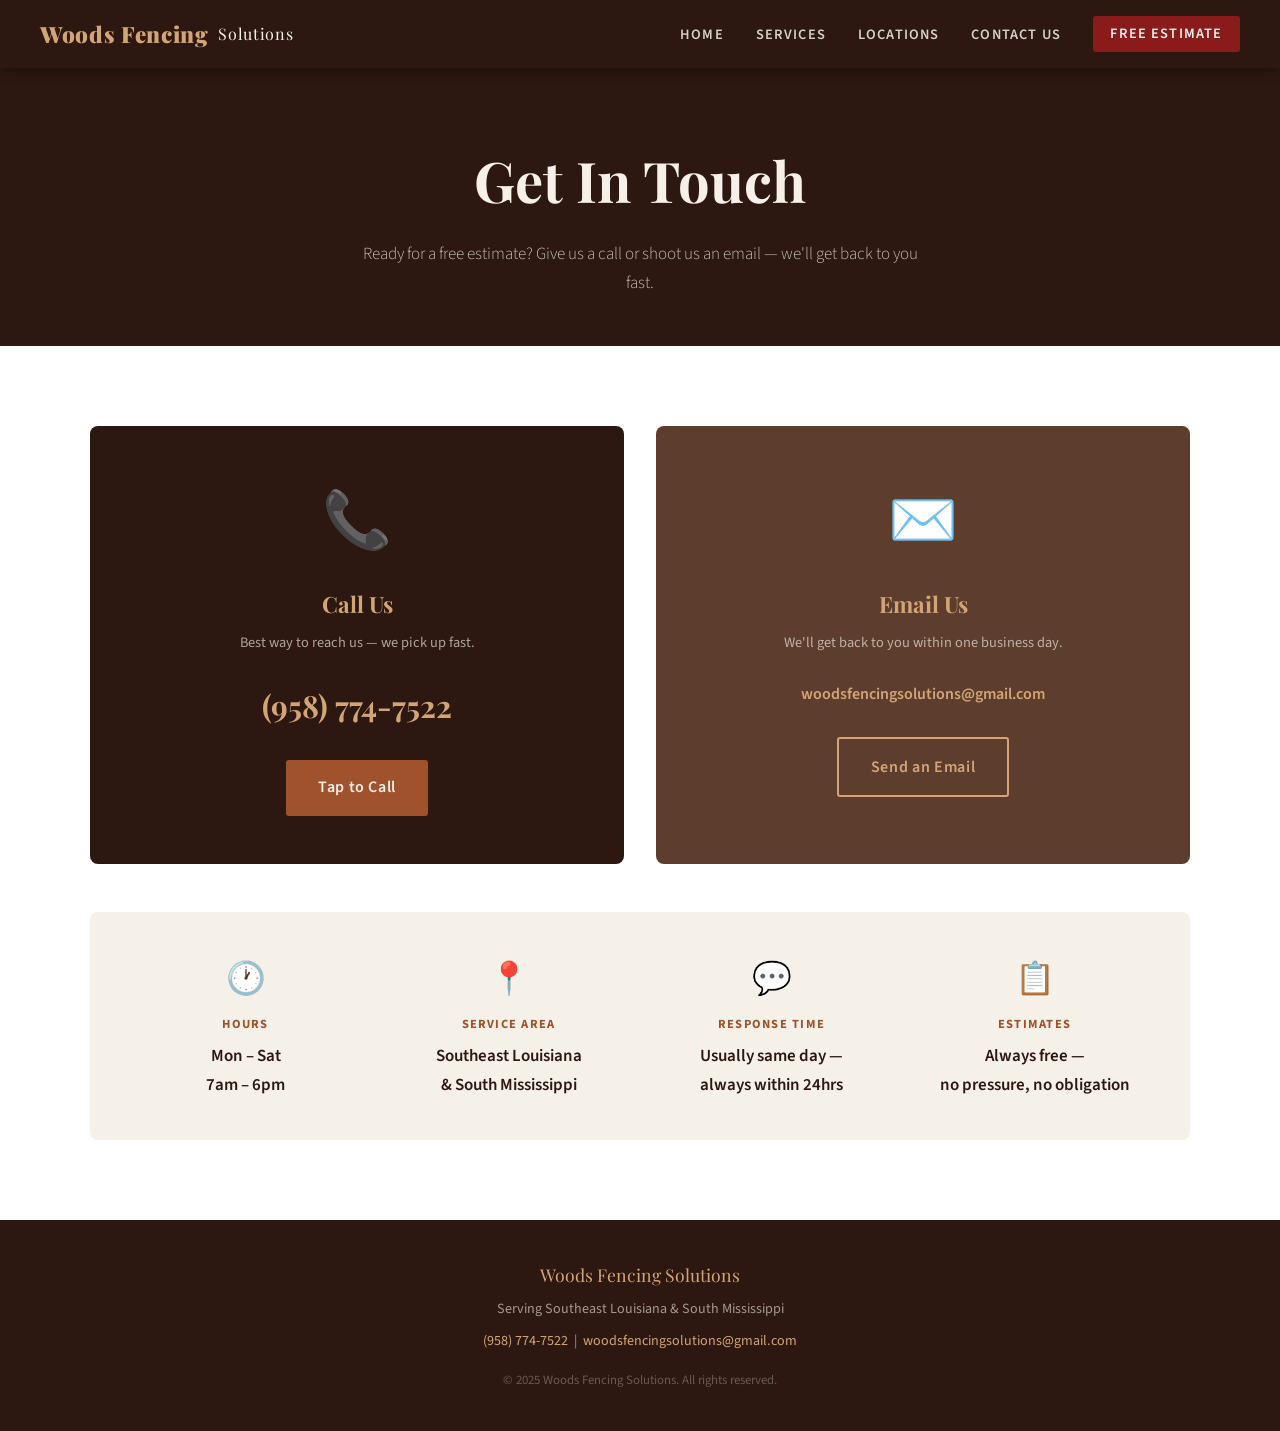
==== contact.html @ 1fe8f0dc "initial commit still need to update phone number" ====
<!DOCTYPE html>
<html lang="en">
<head>
  <meta charset="UTF-8" />
  <meta name="viewport" content="width=device-width, initial-scale=1.0" />
  <title>Contact Us | Woods Fencing Solutions</title>
  <meta name="description" content="Contact Woods Fencing Solutions. Call or email us for a free estimate on fencing, gates, and outdoor solutions across Southeast Louisiana and South Mississippi." />
  <link rel="stylesheet" href="css/style.css" />
</head>
<body>

<nav>
  <a class="nav-logo" href="index.html"> Woods Fencing <span>Solutions</span></a>
  <ul class="nav-links">
    <li><a href="index.html">Home</a></li>
    <li><a href="services.html">Services</a></li>
    <li><a href="index.html#locations">Locations</a></li>
    <li><a href="contact.html">Contact Us</a></li>
    <li><a href="contact.html" class="nav-cta">Free Estimate</a></li>
  </ul>
  <button class="hamburger" aria-label="Open menu"><span></span><span></span><span></span></button>
</nav>
<div class="mobile-menu" role="dialog">
  <button class="mobile-close">✕</button>
  <a href="index.html">Home</a>
  <a href="services.html">Services</a>
  <a href="index.html#locations">Locations</a>
  <a href="contact.html">Free Estimate</a>
</div>

<!-- PAGE HERO -->
<div class="location-hero">
  <h1>Get In Touch</h1>
  <p>Ready for a free estimate? Give us a call or shoot us an email — we'll get back to you fast.</p>
</div>

<!-- CONTACT SECTION -->
<section class="contact-section">
  <div class="section-inner">

    <!-- BIG CALL / EMAIL CARDS -->
    <div style="display: grid; grid-template-columns: repeat(auto-fit, minmax(280px, 1fr)); gap: 2rem; margin-bottom: 3rem;">

      <!-- Phone -->
      <div class="reveal" style="background: var(--bark); border-radius: 8px; padding: 3rem 2rem; text-align: center;">
        <div style="font-size: 3.5rem; margin-bottom: 1rem;">📞</div>
        <h2 style="font-family: 'Playfair Display', serif; color: var(--grain); font-size: 1.4rem; margin-bottom: .5rem;">Call Us</h2>
        <p style="color: rgba(245,240,232,.65); font-size: .9rem; margin-bottom: 1.5rem;">Best way to reach us — we pick up fast.</p>
        <a href="tel:+19587747522" style="display: inline-block; font-family: 'Playfair Display', serif; font-size: 1.9rem; color: var(--grain); text-decoration: none; font-weight: 700;">(958) 774-7522</a>
        <div style="margin-top: 1.8rem;">
          <a href="tel:+19587747522" class="btn btn-primary" style="font-size: 1rem; padding: .9rem 2rem;">Tap to Call</a>
        </div>
      </div>

      <!-- Email -->
      <div class="reveal" style="background: var(--wood); border-radius: 8px; padding: 3rem 2rem; text-align: center;">
        <div style="font-size: 3.5rem; margin-bottom: 1rem;">✉️</div>
        <h2 style="font-family: 'Playfair Display', serif; color: var(--grain); font-size: 1.4rem; margin-bottom: .5rem;">Email Us</h2>
        <p style="color: rgba(245,240,232,.65); font-size: .9rem; margin-bottom: 1.5rem;">We'll get back to you within one business day.</p>
        <a href="mailto:woodsfencingsolutions@gmail.com" style="display: inline-block; color: var(--grain); text-decoration: none; font-size: 1rem; font-weight: 600; word-break: break-all;">woodsfencingsolutions@gmail.com</a>
        <div style="margin-top: 1.8rem;">
          <a href="mailto:woodsfencingsolutions@gmail.com" class="btn btn-outline" style="border-color: var(--grain); color: var(--grain); font-size: 1rem; padding: .9rem 2rem;">Send an Email</a>
        </div>
      </div>

    </div>

    <!-- INFO STRIP -->
    <div class="reveal" style="background: var(--cream); border-radius: 8px; padding: 2.5rem; display: grid; grid-template-columns: repeat(auto-fit, minmax(180px, 1fr)); gap: 2rem; text-align: center;">

      <div>
        <div style="font-size: 2rem; margin-bottom: .5rem;">🕐</div>
        <strong style="display: block; font-size: .78rem; letter-spacing: .1em; text-transform: uppercase; color: var(--cedar); margin-bottom: .4rem;">Hours</strong>
        <p style="color: var(--bark); font-weight: 600;">Mon – Sat<br>7am – 6pm</p>
      </div>

      <div>
        <div style="font-size: 2rem; margin-bottom: .5rem;">📍</div>
        <strong style="display: block; font-size: .78rem; letter-spacing: .1em; text-transform: uppercase; color: var(--cedar); margin-bottom: .4rem;">Service Area</strong>
        <p style="color: var(--bark); font-weight: 600;">Southeast Louisiana<br>&amp; South Mississippi</p>
      </div>

      <div>
        <div style="font-size: 2rem; margin-bottom: .5rem;">💬</div>
        <strong style="display: block; font-size: .78rem; letter-spacing: .1em; text-transform: uppercase; color: var(--cedar); margin-bottom: .4rem;">Response Time</strong>
        <p style="color: var(--bark); font-weight: 600;">Usually same day —<br>always within 24hrs</p>
      </div>

      <div>
        <div style="font-size: 2rem; margin-bottom: .5rem;">📋</div>
        <strong style="display: block; font-size: .78rem; letter-spacing: .1em; text-transform: uppercase; color: var(--cedar); margin-bottom: .4rem;">Estimates</strong>
        <p style="color: var(--bark); font-weight: 600;">Always free —<br>no pressure, no obligation</p>
      </div>

    </div>

  </div>
</section>

<footer>
  <p style="font-family: 'Playfair Display', serif; color: var(--grain); font-size: 1.1rem; margin-bottom: .5rem;">Woods Fencing Solutions</p>
  <p>Serving Southeast Louisiana &amp; South Mississippi</p>
  <p style="margin-top: .5rem;"><a href="tel:+16011234567">(958) 774-7522</a> &nbsp;|&nbsp; <a href="mailto:woodsfencingsolutions@gmail.com">woodsfencingsolutions@gmail.com</a></p>
  <p style="margin-top: 1rem; font-size: .8rem; opacity: .5;">&copy; 2025 Woods Fencing Solutions. All rights reserved.</p>
</footer>

<script src="js/main.js"></script>
</body>
</html>
---- css/style.css ----
@import url('https://fonts.googleapis.com/css2?family=Playfair+Display:wght@700;900&family=Source+Sans+3:wght@300;400;600&display=swap');

:root {
  --bark: #2C1810;
  --wood: #5C3D2E;
  --cedar: #A0522D;
  --grain: #D4A574;
  --cream: #F5F0E8;
  --sage: #6B7C5C;
  --iron: #3A3A3A;
  --offwhite: #FAF7F2;
  --accent: #8B1A1A;
}

*, *::before, *::after { box-sizing: border-box; margin: 0; padding: 0; }

html { scroll-behavior: smooth; }

body {
  font-family: 'Source Sans 3', sans-serif;
  background: var(--offwhite);
  color: var(--iron);
  font-size: 17px;
  line-height: 1.7;
}

/* ── NAV ── */
nav {
  position: sticky;
  top: 0;
  z-index: 100;
  background: var(--bark);
  display: flex;
  align-items: center;
  justify-content: space-between;
  padding: 0 2.5rem;
  height: 68px;
  box-shadow: 0 2px 12px rgba(0,0,0,.4);
}

.nav-logo {
  font-family: 'Playfair Display', serif;
  color: var(--grain);
  font-size: 1.4rem;
  font-weight: 900;
  letter-spacing: .03em;
  text-decoration: none;
  display: flex;
  align-items: center;
  gap: .6rem;
}

.nav-logo span { color: var(--cream); font-weight: 400; font-size: 1rem; }

.nav-links {
  display: flex;
  list-style: none;
  gap: 2rem;
}

.nav-links a {
  color: var(--cream);
  text-decoration: none;
  font-size: .9rem;
  font-weight: 600;
  letter-spacing: .08em;
  text-transform: uppercase;
  opacity: .85;
  transition: opacity .2s, color .2s;
}

.nav-links a:hover { opacity: 1; color: var(--grain); }

.nav-cta {
  background: var(--accent);
  color: var(--cream) !important;
  padding: .45rem 1.1rem !important;
  border-radius: 3px;
  opacity: 1 !important;
  transition: background .2s !important;
}
.nav-cta:hover { background: #a02020 !important; }

/* ── HAMBURGER ── */
.hamburger { display: none; flex-direction: column; gap: 5px; cursor: pointer; background: none; border: none; padding: 4px; }
.hamburger span { display: block; width: 26px; height: 2px; background: var(--cream); transition: .3s; }
.mobile-menu { display: none; }

/* ── HERO ── */
.hero {
  position: relative;
  min-height: 90vh;
  display: flex;
  align-items: center;
  background: var(--bark);
  overflow: hidden;
}

.hero-bg {
  position: absolute;
  inset: 0;
  background:
    linear-gradient(135deg, rgba(44,24,16,.95) 0%, rgba(92,61,46,.7) 60%, rgba(44,24,16,.85) 100%),
    url("data:image/svg+xml,%3Csvg width='60' height='60' viewBox='0 0 60 60' xmlns='http://www.w3.org/2000/svg'%3E%3Cg fill='none' fill-rule='evenodd'%3E%3Cg fill='%23a0522d' fill-opacity='0.08'%3E%3Cpath d='M36 34v-4h-2v4h-4v2h4v4h2v-4h4v-2h-4zm0-30V0h-2v4h-4v2h4v4h2V6h4V4h-4zM6 34v-4H4v4H0v2h4v4h2v-4h4v-2H6zM6 4V0H4v4H0v2h4v4h2V6h4V4H6z'/%3E%3C/g%3E%3C/g%3E%3C/svg%3E");
}

/* Wood grain lines */
.hero-bg::after {
  content: '';
  position: absolute;
  inset: 0;
  background: repeating-linear-gradient(
    90deg,
    transparent,
    transparent 80px,
    rgba(160,82,45,.06) 80px,
    rgba(160,82,45,.06) 82px
  );
}

.hero-inner {
  position: relative;
  z-index: 2;
  width: 100%;
  max-width: 1200px;
  margin: 0 auto;
  padding: 4rem 5%;
  display: grid;
  grid-template-columns: 1fr 1fr;
  align-items: center;
  gap: 3rem;
}

.hero-content {
  animation: fadeUp .9s ease both;
}

.hero-logo-side {
  display: flex;
  align-items: center;
  justify-content: center;
  animation: fadeUp 1.1s ease both;
}

.hero-logo-img {
  width: 100%;
  max-width: 480px;
  height: auto;
  object-fit: contain;
  filter: drop-shadow(0 8px 32px rgba(0,0,0,.5));
}

.hero-eyebrow {
  display: inline-block;
  background: var(--accent);
  color: var(--cream);
  font-size: .78rem;
  font-weight: 600;
  letter-spacing: .15em;
  text-transform: uppercase;
  padding: .3rem .9rem;
  border-radius: 2px;
  margin-bottom: 1.5rem;
}

.hero h1 {
  font-family: 'Playfair Display', serif;
  font-size: clamp(2.8rem, 6vw, 5rem);
  font-weight: 900;
  color: var(--cream);
  line-height: 1.08;
  margin-bottom: 1.4rem;
}

.hero h1 em {
  font-style: normal;
  color: var(--grain);
  display: block;
}

.hero p {
  color: rgba(245,240,232,.8);
  font-size: 1.15rem;
  max-width: 520px;
  margin-bottom: 2.5rem;
  font-weight: 300;
}

.btn-group { display: flex; gap: 1rem; flex-wrap: wrap; }

.btn {
  display: inline-block;
  padding: .8rem 1.8rem;
  border-radius: 3px;
  font-weight: 600;
  font-size: .95rem;
  text-decoration: none;
  letter-spacing: .04em;
  transition: all .2s;
  cursor: pointer;
  border: none;
}

.btn-primary {
  background: var(--cedar);
  color: var(--cream);
}
.btn-primary:hover { background: var(--wood); transform: translateY(-2px); box-shadow: 0 6px 20px rgba(0,0,0,.3); }

.btn-outline {
  background: transparent;
  color: var(--grain);
  border: 2px solid var(--grain);
}
.btn-outline:hover { background: var(--grain); color: var(--bark); }

/* ── SERVICE STRIP ── */
.service-strip {
  background: var(--wood);
  display: flex;
  justify-content: center;
  gap: 0;
  flex-wrap: wrap;
}

.service-strip-item {
  flex: 1;
  min-width: 200px;
  padding: 1.4rem 2rem;
  text-align: center;
  border-right: 1px solid rgba(255,255,255,.1);
  color: var(--cream);
  font-size: .88rem;
  font-weight: 600;
  letter-spacing: .07em;
  text-transform: uppercase;
  display: flex;
  align-items: center;
  justify-content: center;
  gap: .6rem;
}

.service-strip-item:last-child { border-right: none; }
.service-strip-item .icon { font-size: 1.3rem; }

/* ── SECTIONS ── */
section { padding: 5rem 2.5rem; }

.section-inner {
  max-width: 1100px;
  margin: 0 auto;
}

.section-label {
  font-size: .78rem;
  font-weight: 600;
  letter-spacing: .18em;
  text-transform: uppercase;
  color: var(--cedar);
  margin-bottom: .7rem;
}

.section-title {
  font-family: 'Playfair Display', serif;
  font-size: clamp(2rem, 4vw, 3rem);
  font-weight: 700;
  color: var(--bark);
  line-height: 1.15;
  margin-bottom: 1rem;
}

.section-subtitle {
  color: var(--wood);
  font-size: 1.05rem;
  max-width: 580px;
  margin-bottom: 3rem;
  font-weight: 300;
}

/* ── SERVICES GRID ── */
.services-grid {
  display: grid;
  grid-template-columns: repeat(auto-fit, minmax(280px, 1fr));
  gap: 2rem;
}

.service-card {
  background: white;
  border-radius: 6px;
  overflow: hidden;
  box-shadow: 0 2px 16px rgba(44,24,16,.08);
  transition: transform .25s, box-shadow .25s;
}

.service-card:hover {
  transform: translateY(-5px);
  box-shadow: 0 8px 32px rgba(44,24,16,.14);
}

.service-card-img {
  height: 220px;
  background: var(--cream);
  display: flex;
  align-items: center;
  justify-content: center;
  position: relative;
  overflow: hidden;
}

.service-card-img img {
  max-width: 100%;
  max-height: 100%;
  object-fit: contain;
}

.img-placeholder {
  width: 100%;
  height: 100%;
  display: flex;
  flex-direction: column;
  align-items: center;
  justify-content: center;
  gap: .5rem;
  color: var(--cedar);
  font-size: .82rem;
  font-weight: 600;
  letter-spacing: .08em;
  text-transform: uppercase;
}

.img-placeholder img {
  width: 100%;
  height: 100%;
  object-fit: contain;
}

.service-card-body { padding: 1.6rem; }

.service-card-body h3 {
  font-family: 'Playfair Display', serif;
  font-size: 1.3rem;
  color: var(--bark);
  margin-bottom: .5rem;
}

.service-card-body p { color: var(--iron); font-size: .95rem; opacity: .85; }

/* ── WHY US ── */
.why-section { background: var(--bark); }

.why-section .section-title { color: var(--grain); }
.why-section .section-label { color: var(--cedar); }
.why-section .section-subtitle { color: rgba(245,240,232,.7); }

.why-grid {
  display: grid;
  grid-template-columns: repeat(auto-fit, minmax(220px, 1fr));
  gap: 2rem;
}

.why-card {
  text-align: center;
  padding: 2rem 1.5rem;
  border: 1px solid rgba(212,165,116,.2);
  border-radius: 6px;
  background: rgba(255,255,255,.03);
  transition: background .2s;
}

.why-card:hover { background: rgba(255,255,255,.07); }

.why-icon {
  font-size: 2.5rem;
  margin-bottom: 1rem;
  display: block;
}

.why-card h4 {
  font-family: 'Playfair Display', serif;
  color: var(--grain);
  font-size: 1.15rem;
  margin-bottom: .5rem;
}

.why-card p { color: rgba(245,240,232,.65); font-size: .9rem; }

/* ── LOCATIONS SECTION ── */
.locations-section { background: var(--cream); }

.locations-grid {
  display: grid;
  grid-template-columns: repeat(auto-fill, minmax(180px, 1fr));
  gap: 1rem;
}

.location-card {
  background: white;
  border: 1px solid rgba(92,61,46,.15);
  border-radius: 5px;
  padding: 1.2rem 1.4rem;
  text-decoration: none;
  color: var(--bark);
  display: flex;
  align-items: center;
  gap: .7rem;
  font-weight: 600;
  font-size: .92rem;
  transition: all .2s;
  box-shadow: 0 1px 6px rgba(44,24,16,.05);
}

.location-card:hover {
  background: var(--wood);
  color: var(--cream);
  border-color: var(--wood);
  transform: translateY(-2px);
  box-shadow: 0 4px 16px rgba(44,24,16,.15);
}

.location-card .loc-icon { font-size: 1.2rem; opacity: .7; }

/* ── CONTACT ── */
.contact-section { background: white; }

.contact-grid {
  display: grid;
  grid-template-columns: 1fr 1fr;
  gap: 4rem;
  align-items: start;
}

.contact-info h3 {
  font-family: 'Playfair Display', serif;
  font-size: 1.6rem;
  color: var(--bark);
  margin-bottom: 1rem;
}

.contact-info p { color: var(--iron); opacity: .8; margin-bottom: 2rem; }

.contact-detail {
  display: flex;
  align-items: center;
  gap: .8rem;
  padding: .9rem 0;
  border-bottom: 1px solid rgba(92,61,46,.1);
  font-size: .95rem;
}

.contact-detail .ci { font-size: 1.2rem; }
.contact-detail strong { color: var(--bark); display: block; font-size: .78rem; letter-spacing: .08em; text-transform: uppercase; }

form { display: flex; flex-direction: column; gap: 1rem; }

input, textarea, select {
  width: 100%;
  padding: .8rem 1rem;
  border: 1.5px solid rgba(92,61,46,.2);
  border-radius: 4px;
  font-family: inherit;
  font-size: .95rem;
  color: var(--iron);
  background: var(--offwhite);
  transition: border-color .2s;
}

input:focus, textarea:focus, select:focus {
  outline: none;
  border-color: var(--cedar);
}

textarea { height: 130px; resize: vertical; }

.form-row { display: grid; grid-template-columns: 1fr 1fr; gap: 1rem; }

/* ── FOOTER ── */
footer {
  background: var(--bark);
  color: rgba(245,240,232,.6);
  text-align: center;
  padding: 2.5rem;
  font-size: .88rem;
}

footer a { color: var(--grain); text-decoration: none; }

/* ── LOCATION PAGE ── */
.location-hero {
  background: var(--bark);
  padding: 4rem 2.5rem 3rem;
  text-align: center;
}

.location-hero .breadcrumb {
  color: var(--grain);
  font-size: .85rem;
  margin-bottom: 1rem;
}

.location-hero .breadcrumb a { color: var(--grain); text-decoration: none; }
.location-hero .breadcrumb a:hover { text-decoration: underline; }

.location-hero h1 {
  font-family: 'Playfair Display', serif;
  font-size: clamp(2rem, 5vw, 3.5rem);
  color: var(--cream);
  margin-bottom: .8rem;
}

.location-hero p {
  color: rgba(245,240,232,.75);
  max-width: 560px;
  margin: 0 auto;
  font-weight: 300;
}

.location-img-hero {
  height: 360px;
  background: linear-gradient(135deg, #e8ddd0 0%, #d4c4b0 100%);
  display: flex;
  flex-direction: column;
  align-items: center;
  justify-content: center;
  color: var(--cedar);
  font-size: 1rem;
  font-weight: 600;
  letter-spacing: .08em;
  text-transform: uppercase;
  gap: .6rem;
  border-bottom: 4px solid var(--cedar);
}

.location-img-hero .big-icon { font-size: 5rem; opacity: .35; }

.local-content { background: white; padding: 4rem 2.5rem; }

.local-content .section-inner {
  display: grid;
  grid-template-columns: 2fr 1fr;
  gap: 4rem;
}

.local-body h2 {
  font-family: 'Playfair Display', serif;
  font-size: 1.8rem;
  color: var(--bark);
  margin: 2rem 0 .8rem;
}

.local-body h2:first-child { margin-top: 0; }
.local-body p { color: var(--iron); opacity: .85; margin-bottom: 1rem; }

.sidebar-card {
  background: var(--cream);
  border: 1px solid rgba(92,61,46,.15);
  border-radius: 6px;
  padding: 1.8rem;
  position: sticky;
  top: 88px;
}

.sidebar-card h3 {
  font-family: 'Playfair Display', serif;
  color: var(--bark);
  margin-bottom: 1rem;
  font-size: 1.2rem;
}

.sidebar-card .btn { width: 100%; text-align: center; margin-bottom: .7rem; display: block; }

.sidebar-services { list-style: none; margin-top: 1.5rem; }
.sidebar-services li {
  padding: .5rem 0;
  border-bottom: 1px solid rgba(92,61,46,.1);
  font-size: .9rem;
  color: var(--wood);
  display: flex;
  align-items: center;
  gap: .5rem;
}

/* ── ANIMATIONS ── */
@keyframes fadeUp {
  from { opacity: 0; transform: translateY(30px); }
  to { opacity: 1; transform: translateY(0); }
}

.reveal {
  opacity: 0;
  transform: translateY(25px);
  transition: opacity .6s ease, transform .6s ease;
}
.reveal.visible { opacity: 1; transform: none; }

/* ── RESPONSIVE ── */
@media (max-width: 768px) {
  .nav-links { display: none; }
  .hamburger { display: flex; }

  .mobile-menu {
    display: none;
    position: fixed;
    inset: 0;
    background: var(--bark);
    z-index: 200;
    flex-direction: column;
    align-items: center;
    justify-content: center;
    gap: 2rem;
  }
  .mobile-menu.open { display: flex; }
  .mobile-menu a {
    color: var(--cream);
    font-size: 1.5rem;
    font-family: 'Playfair Display', serif;
    text-decoration: none;
  }
  .mobile-close {
    position: absolute;
    top: 1.5rem;
    right: 1.5rem;
    background: none;
    border: none;
    color: var(--cream);
    font-size: 2rem;
    cursor: pointer;
  }

  .hero-inner { grid-template-columns: 1fr; padding: 3rem 1.5rem; }
  .hero-logo-side { display: none; }
  .contact-grid { grid-template-columns: 1fr; gap: 2rem; }
  .form-row { grid-template-columns: 1fr; }
  .local-content .section-inner { grid-template-columns: 1fr; }
  .sidebar-card { position: static; }
  section { padding: 3.5rem 1.5rem; }
  nav { padding: 0 1.5rem; }
}
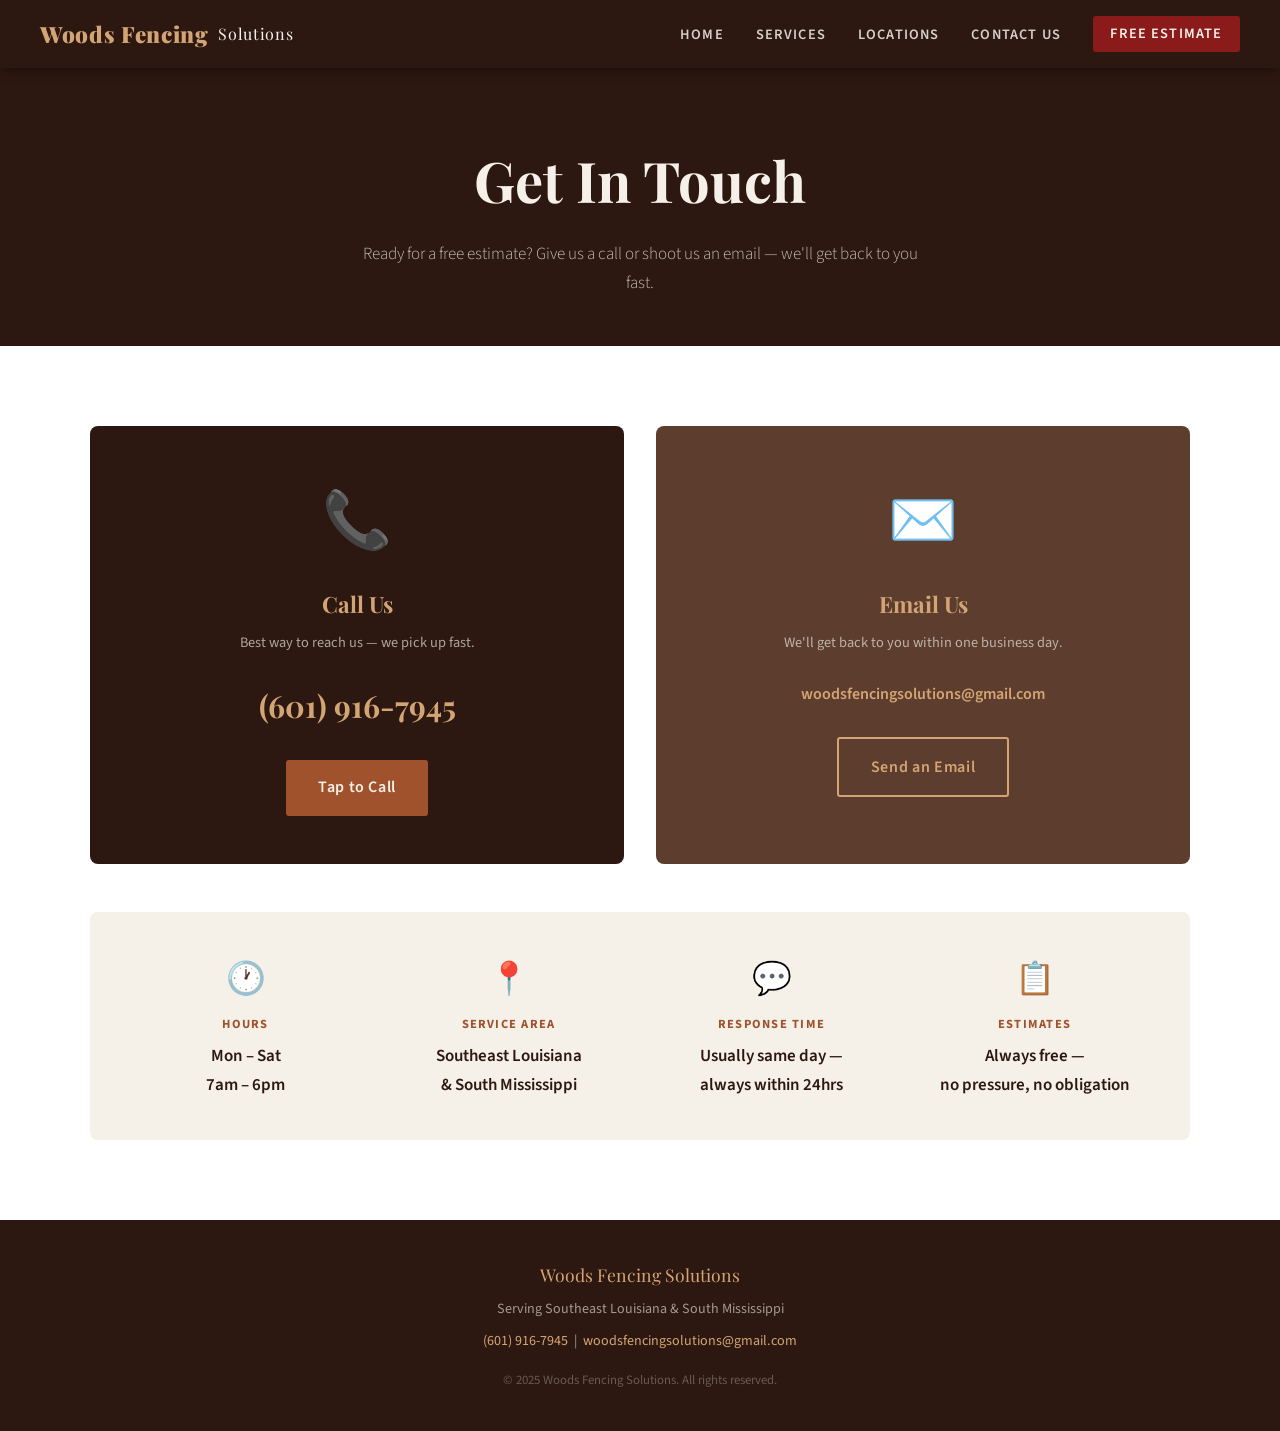
==== commit 25cc2914: "new number" ====
--- a/contact.html
+++ b/contact.html
@@ -46,7 +46,7 @@
         <div style="font-size: 3.5rem; margin-bottom: 1rem;">📞</div>
         <h2 style="font-family: 'Playfair Display', serif; color: var(--grain); font-size: 1.4rem; margin-bottom: .5rem;">Call Us</h2>
         <p style="color: rgba(245,240,232,.65); font-size: .9rem; margin-bottom: 1.5rem;">Best way to reach us — we pick up fast.</p>
-        <a href="tel:+19587747522" style="display: inline-block; font-family: 'Playfair Display', serif; font-size: 1.9rem; color: var(--grain); text-decoration: none; font-weight: 700;">(958) 774-7522</a>
+        <a href="tel:+19587747522" style="display: inline-block; font-family: 'Playfair Display', serif; font-size: 1.9rem; color: var(--grain); text-decoration: none; font-weight: 700;">(601) 916-7945</a>
         <div style="margin-top: 1.8rem;">
           <a href="tel:+19587747522" class="btn btn-primary" style="font-size: 1rem; padding: .9rem 2rem;">Tap to Call</a>
         </div>
@@ -100,7 +100,7 @@
 <footer>
   <p style="font-family: 'Playfair Display', serif; color: var(--grain); font-size: 1.1rem; margin-bottom: .5rem;">Woods Fencing Solutions</p>
   <p>Serving Southeast Louisiana &amp; South Mississippi</p>
-  <p style="margin-top: .5rem;"><a href="tel:+16011234567">(958) 774-7522</a> &nbsp;|&nbsp; <a href="mailto:woodsfencingsolutions@gmail.com">woodsfencingsolutions@gmail.com</a></p>
+  <p style="margin-top: .5rem;"><a href="tel:+16011234567">(601) 916-7945</a> &nbsp;|&nbsp; <a href="mailto:woodsfencingsolutions@gmail.com">woodsfencingsolutions@gmail.com</a></p>
   <p style="margin-top: 1rem; font-size: .8rem; opacity: .5;">&copy; 2025 Woods Fencing Solutions. All rights reserved.</p>
 </footer>
 
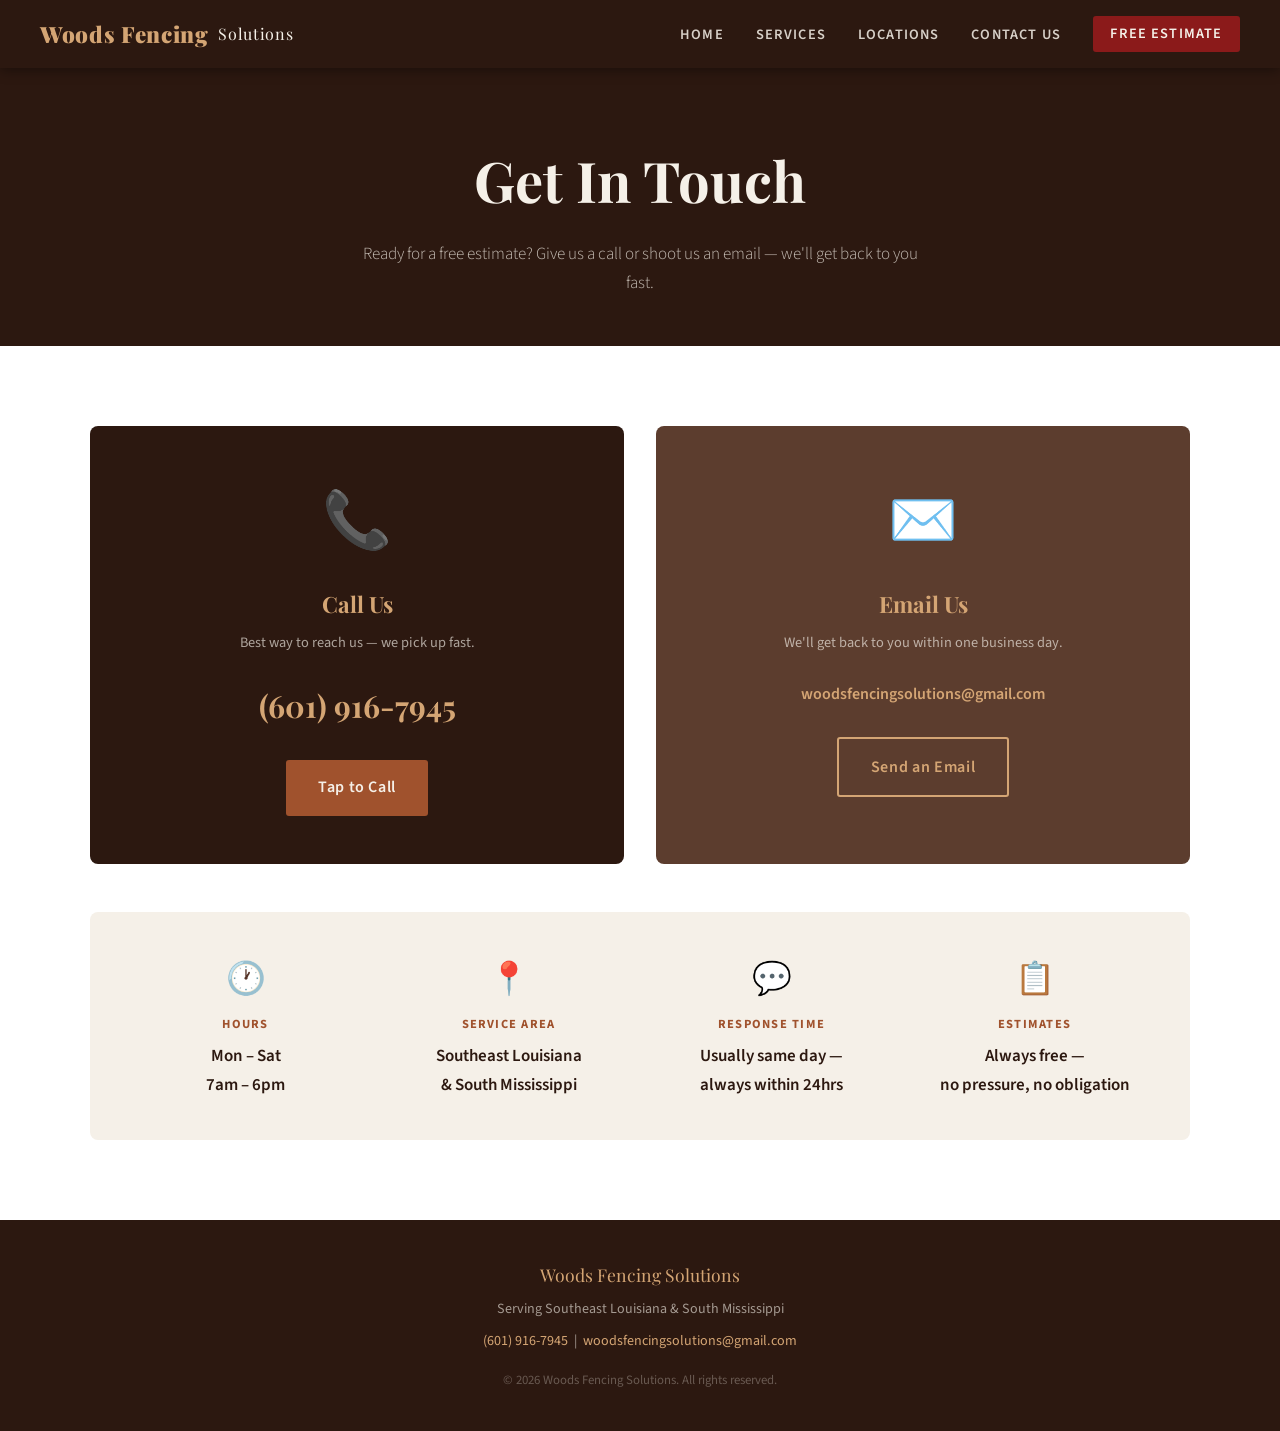
==== commit 60ed9fe2: "New year change" ====
--- a/contact.html
+++ b/contact.html
@@ -101,7 +101,7 @@
   <p style="font-family: 'Playfair Display', serif; color: var(--grain); font-size: 1.1rem; margin-bottom: .5rem;">Woods Fencing Solutions</p>
   <p>Serving Southeast Louisiana &amp; South Mississippi</p>
   <p style="margin-top: .5rem;"><a href="tel:+16011234567">(601) 916-7945</a> &nbsp;|&nbsp; <a href="mailto:woodsfencingsolutions@gmail.com">woodsfencingsolutions@gmail.com</a></p>
-  <p style="margin-top: 1rem; font-size: .8rem; opacity: .5;">&copy; 2025 Woods Fencing Solutions. All rights reserved.</p>
+  <p style="margin-top: 1rem; font-size: .8rem; opacity: .5;">&copy; 2026 Woods Fencing Solutions. All rights reserved.</p>
 </footer>
 
 <script src="js/main.js"></script>
